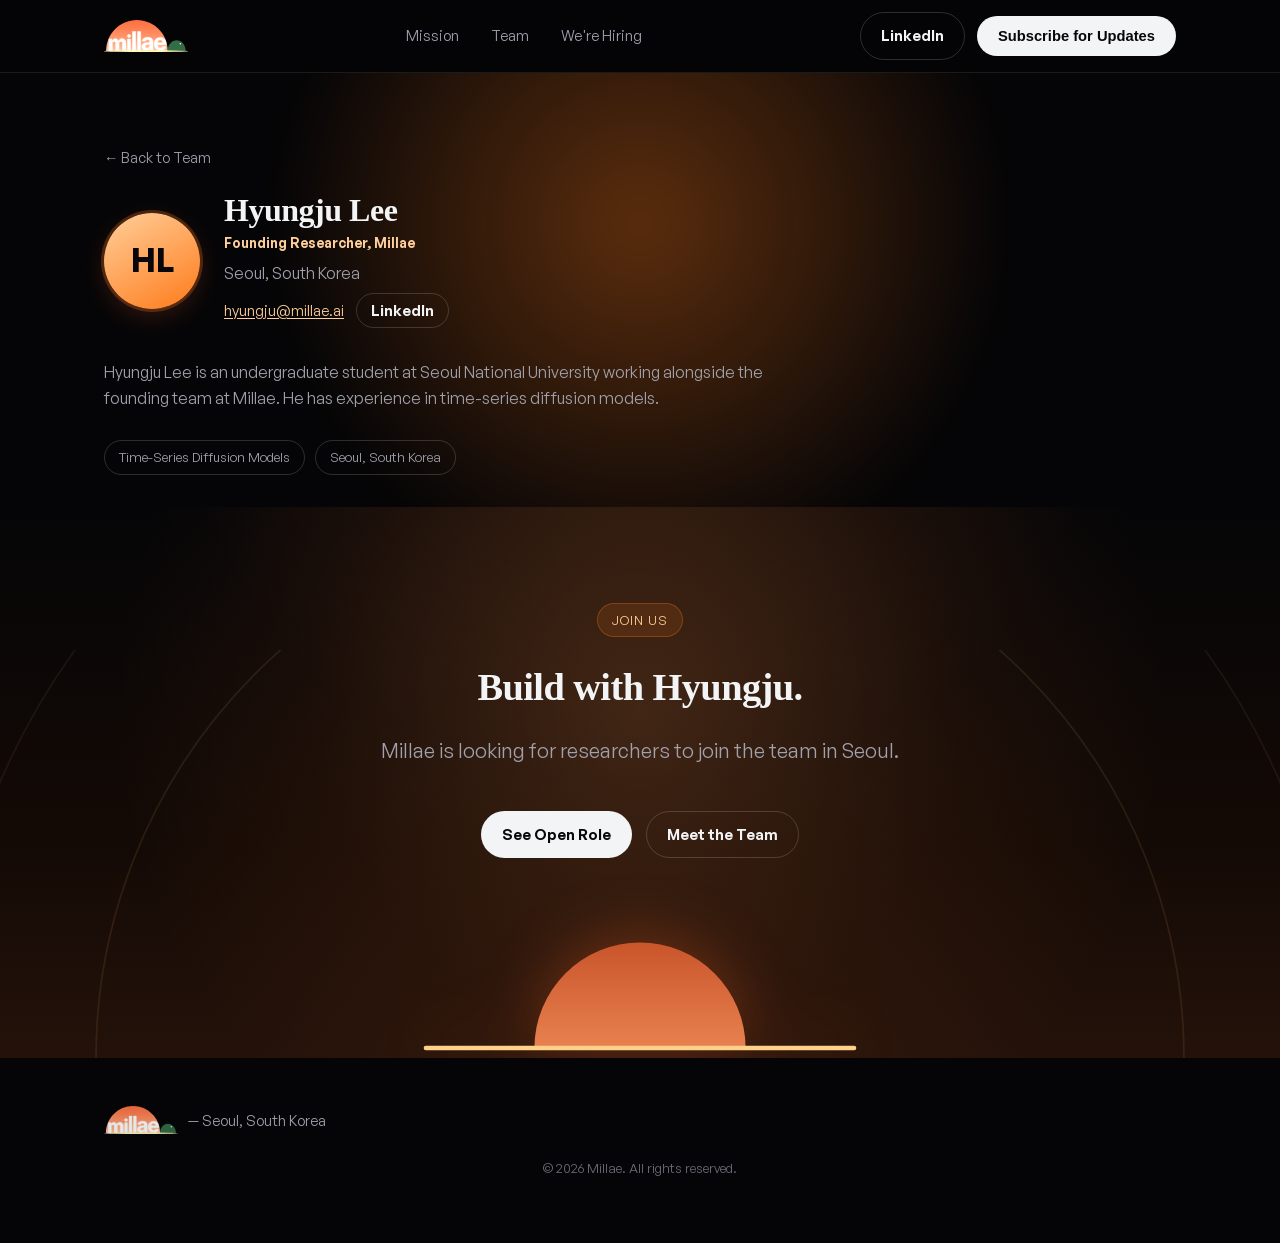
==== hyungju.html @ c074b54b "draft-1c: replace logo with millae logo3 site-wide - assets/logo-03.svg (static, nav/footer) + logo-" ====
<!DOCTYPE html>
<html lang="en">
<head>
<meta charset="UTF-8">
<meta name="viewport" content="width=device-width, initial-scale=1.0">
<title>Hyungju Lee — Millae</title>
<meta name="description" content="Hyungju Lee, Founding Researcher at Millae, a Seoul-based AI research team pursuing human-level general intelligence.">
<meta property="og:title" content="Hyungju Lee — Millae">
<meta property="og:description" content="Hyungju Lee, Founding Researcher at Millae, a Seoul-based AI research team pursuing human-level general intelligence.">
<meta property="og:image" content="assets/logo-512.png">
<meta property="og:type" content="profile">
<meta name="twitter:card" content="summary">

<link rel="icon" type="image/png" sizes="32x32" href="assets/favicon-32.png">
<link rel="apple-touch-icon" href="assets/apple-touch-icon.png">

<link rel="stylesheet" href="assets/fonts.css">
<link rel="stylesheet" href="styles.css">
</head>
<body>

<nav class="nav">
  <div class="wrap">
    <a href="index.html" class="brand">
      <img src="assets/logo-03.svg" alt="Millae" class="brand-logo">
    </a>
    <div class="nav-links" id="navLinks">
      <a href="index.html#mission">Mission</a>
      <a href="team.html">Team</a>
      <a href="index.html#hiring">We're Hiring</a>
    </div>
    <div class="nav-actions">
      <a class="btn btn-outline nav-linkedin" href="https://www.linkedin.com/company/millae" target="_blank" rel="noopener">LinkedIn</a>
      <button class="btn btn-primary" id="openSubscribe"><span class="full">Subscribe for Updates</span><span class="short-hide">Subscribe</span></button>
      <button class="nav-toggle" id="navToggle" aria-label="Toggle menu">☰</button>
    </div>
  </div>
</nav>

<header class="hero profile-hero" style="text-align:left;">
  <div class="wrap" style="align-items: flex-start;">
    <a href="team.html" class="back-link">← Back to Team</a>
    <div class="profile-top">
      <div class="profile-avatar">HL</div>
      <div class="profile-meta">
        <h1>Hyungju Lee</h1>
        <span class="team-role">Founding Researcher, Millae</span>
        <p style="margin:0; color: var(--text-dim);">Seoul, South Korea</p>
        <div class="profile-contact">
          <a href="mailto:hyungju@millae.ai" class="profile-email">hyungju@millae.ai</a>
          <a class="btn btn-outline profile-linkedin" href="https://www.linkedin.com/in/hyungju-lee-295869256/" target="_blank" rel="noopener">LinkedIn</a>
        </div>
      </div>
    </div>
    <div class="profile-body">
      <p>Hyungju Lee is an undergraduate student at Seoul National University working alongside the founding team at Millae. He has experience in time-series diffusion models.</p>
      <div class="focus-tags">
        <span>Time-Series Diffusion Models</span>
        <span>Seoul, South Korea</span>
      </div>
    </div>
  </div>
</header>

<section class="cta">
  <div class="cta-sky" aria-hidden="true">
    <div class="cta-glow"></div>
    <svg class="cta-arcs" viewBox="0 0 1000 400" preserveAspectRatio="xMidYMax slice">
      <g fill="none" stroke="#ffb877">
        <path d="M180 400 A320 320 0 0 1 820 400" stroke-opacity="0.1"/>
        <path d="M90 400 A400 400 0 0 1 910 400" stroke-opacity="0.075"/>
        <path d="M0 400 A490 490 0 0 1 1000 400" stroke-opacity="0.055"/>
      </g>
    </svg>
    <svg class="cta-sun" viewBox="0 0 300 96" preserveAspectRatio="xMidYMax meet">
      <defs><linearGradient id="ctaSun" x1="0" y1="0" x2="0" y2="1"><stop offset="0" stop-color="#c9552b"/><stop offset="1" stop-color="#e8814f"/></linearGradient></defs>
      <path d="M78 88 A72 72 0 0 1 222 88 Z" fill="url(#ctaSun)"/>
      <line x1="4" y1="88" x2="296" y2="88" stroke="#ffd089" stroke-width="3" stroke-linecap="round"/>
    </svg>
  </div>
  <div class="wrap">
    <span class="eyebrow">Join Us</span>
    <h2>Build with Hyungju.</h2>
    <p class="lede">Millae is looking for researchers to join the team in Seoul.</p>
    <div class="cta-actions">
      <a class="btn btn-primary" href="index.html#hiring">See Open Role</a>
      <a class="btn btn-outline" href="team.html">Meet the Team</a>
    </div>
  </div>
</section>

<footer>
  <div class="wrap">
    <div class="footer-grid">
      <a href="index.html" class="footer-brand">
        <img src="assets/logo-03.svg" alt="Millae" class="footer-logo">
        <span>— Seoul, South Korea</span>
      </a>
    </div>
    <p class="footer-note">© 2026 Millae. All rights reserved.</p>
  </div>
</footer>

<div class="modal-overlay" id="subscribeModal">
  <div class="modal">
    <button class="modal-close" id="closeSubscribe" aria-label="Close">&times;</button>
    <h3>Subscribe for updates</h3>
    <p>Occasional news from Millae's research team. No spam, unsubscribe anytime.</p>
    <form class="subscribe-form" id="subscribeForm" name="subscribe" method="POST" data-netlify="true" netlify-honeypot="bot-field">
      <input type="hidden" name="form-name" value="subscribe">
      <p hidden><label>Don't fill this out if you're human: <input name="bot-field"></label></p>
      <input type="email" name="email" placeholder="you@email.com" required>
      <button type="submit" class="btn btn-primary">Subscribe</button>
      <div class="form-status" id="formStatus"></div>
    </form>
  </div>
</div>

<script src="script.js"></script>
</body>
</html>
---- assets/fonts.css ----
/* Self-hosted fonts (formerly Google Fonts + Fontshare) */

/* vietnamese */
@font-face {
  font-family: 'Fraunces';
  font-style: normal;
  font-weight: 400 700;
  src: url(fonts/fraunces-0.woff2) format('woff2');
  unicode-range: U+0102-0103, U+0110-0111, U+0128-0129, U+0168-0169, U+01A0-01A1, U+01AF-01B0, U+0300-0301, U+0303-0304, U+0308-0309, U+0323, U+0329, U+1EA0-1EF9, U+20AB;
}
/* latin-ext */
@font-face {
  font-family: 'Fraunces';
  font-style: normal;
  font-weight: 400 700;
  src: url(fonts/fraunces-1.woff2) format('woff2');
  unicode-range: U+0100-02BA, U+02BD-02C5, U+02C7-02CC, U+02CE-02D7, U+02DD-02FF, U+0304, U+0308, U+0329, U+1D00-1DBF, U+1E00-1E9F, U+1EF2-1EFF, U+2020, U+20A0-20AB, U+20AD-20C0, U+2113, U+2C60-2C7F, U+A720-A7FF;
}
/* latin */
@font-face {
  font-family: 'Fraunces';
  font-style: normal;
  font-weight: 400 700;
  src: url(fonts/fraunces-2.woff2) format('woff2');
  unicode-range: U+0000-00FF, U+0131, U+0152-0153, U+02BB-02BC, U+02C6, U+02DA, U+02DC, U+0304, U+0308, U+0329, U+2000-206F, U+20AC, U+2122, U+2191, U+2193, U+2212, U+2215, U+FEFF, U+FFFD;
}

/* General Sans */
@font-face {
  font-family: 'General Sans';
  src: url(fonts/general-sans-0.woff2) format('woff2');
  font-weight: 400;
  font-display: swap;
  font-style: normal;
}
@font-face {
  font-family: 'General Sans';
  src: url(fonts/general-sans-1.woff2) format('woff2');
  font-weight: 500;
  font-display: swap;
  font-style: normal;
}
@font-face {
  font-family: 'General Sans';
  src: url(fonts/general-sans-2.woff2) format('woff2');
  font-weight: 600;
  font-display: swap;
  font-style: normal;
}
@font-face {
  font-family: 'General Sans';
  src: url(fonts/general-sans-3.woff2) format('woff2');
  font-weight: 700;
  font-display: swap;
  font-style: normal;
}
---- styles.css ----
/* ---------- Design tokens ---------- */
:root {
  --bg: #050507;
  --bg-elevated: #0c0c11;
  --bg-card: #101015;
  --border: rgba(255, 255, 255, 0.09);
  --border-strong: rgba(255, 255, 255, 0.16);
  --text: #f3f4f6;
  --text-dim: #a1a1ac;
  --text-faint: #6b6b76;
  --accent: #ff7a1a;
  --accent-light: #ffcf9a;
  --accent-glow: rgba(255, 122, 26, 0.35);
  --green: #4f9d6b;
  --green-deep: #316c45;
  --warn: #e0a458;
  --warn-light: #f3d5aa;
  --radius: 14px;
  --max-width: 1120px;
  --font: "General Sans", "Inter", -apple-system, BlinkMacSystemFont, sans-serif;
  --font-head: "Fraunces", Georgia, serif;
}

* {
  box-sizing: border-box;
}

html {
  scroll-behavior: smooth;
}

body {
  margin: 0;
  background: var(--bg);
  color: var(--text);
  font-family: var(--font);
  line-height: 1.6;
  -webkit-font-smoothing: antialiased;
}

img {
  max-width: 100%;
  display: block;
}

a {
  color: inherit;
  text-decoration: none;
}

.wrap {
  max-width: var(--max-width);
  margin: 0 auto;
  padding: 0 24px;
}

section {
  padding: 96px 0;
  border-bottom: 1px solid var(--border);
}

section:last-of-type {
  border-bottom: none;
}

.eyebrow {
  display: inline-block;
  font-size: 13px;
  letter-spacing: 0.08em;
  text-transform: uppercase;
  color: var(--accent-light);
  background: rgba(255, 122, 26, 0.12);
  border: 1px solid rgba(255, 122, 26, 0.3);
  padding: 6px 14px;
  border-radius: 100px;
  margin-bottom: 20px;
}

h1, h2, h3 {
  font-weight: 600;
  letter-spacing: -0.02em;
  margin: 0 0 16px;
}

/* Display headings in Geist; body + small subheads (h3) stay in Inter. */
h1, h2 {
  font-family: var(--font-head);
  font-optical-sizing: auto;
  letter-spacing: -0.015em;
}

h1 {
  font-size: clamp(2.4rem, 5vw, 4rem);
  line-height: 1.08;
}

h2 {
  font-size: clamp(1.7rem, 3vw, 2.4rem);
}

p {
  color: var(--text-dim);
  margin: 0 0 16px;
}

.lede {
  font-size: 1.25rem;
  color: var(--text-dim);
  max-width: 640px;
}

/* ---------- Nav ---------- */
.nav {
  position: sticky;
  top: 0;
  z-index: 50;
  backdrop-filter: blur(14px);
  background: rgba(5, 5, 7, 0.7);
  border-bottom: 1px solid var(--border);
  transition: background 0.3s ease, border-color 0.3s ease, box-shadow 0.3s ease;
}

/* Condensed state once scrolled (class toggled in script.js). */
.nav.scrolled {
  background: rgba(5, 5, 7, 0.92);
  border-bottom-color: var(--border-strong);
  box-shadow: 0 8px 30px rgba(0, 0, 0, 0.35);
}

.nav .wrap {
  transition: height 0.3s ease;
}

@media (min-width: 861px) {
  .nav.scrolled .wrap { height: 60px; }
}

.nav .wrap {
  display: flex;
  align-items: center;
  justify-content: space-between;
  height: 72px;
}

.brand {
  display: flex;
  align-items: center;
  gap: 10px;
  font-weight: 600;
  font-size: 1.05rem;
  letter-spacing: -0.01em;
}

.brand {
  gap: 9px;
}

.brand-logo {
  height: 32px;
  width: auto;
}

.nav-links {
  display: flex;
  align-items: center;
  gap: 32px;
}

.nav-links a:not(.btn) {
  font-size: 0.94rem;
  color: var(--text-dim);
  transition: color 0.15s ease;
}

.nav-links a:not(.btn):hover {
  color: var(--text);
}

/* Sliding underline on hover. */
.nav-links a:not(.btn) {
  position: relative;
}

.nav-links a:not(.btn)::after {
  content: "";
  position: absolute;
  left: 0;
  right: 0;
  bottom: -5px;
  height: 1.5px;
  background: var(--accent);
  transform: scaleX(0);
  transform-origin: left center;
  transition: transform 0.25s ease;
}

.nav-links a:not(.btn):hover::after {
  transform: scaleX(1);
}

@media (prefers-reduced-motion: reduce) {
  .nav-links a:not(.btn)::after { transition: none; }
}

.nav-actions {
  display: flex;
  align-items: center;
  gap: 12px;
}

.nav-toggle {
  display: none;
  background: none;
  border: 1px solid var(--border-strong);
  border-radius: 8px;
  width: 40px;
  height: 40px;
  color: var(--text);
  font-size: 1.1rem;
  cursor: pointer;
}

/* ---------- Buttons ---------- */
.btn {
  display: inline-flex;
  align-items: center;
  justify-content: center;
  gap: 8px;
  padding: 11px 20px;
  border-radius: 100px;
  font-size: 0.92rem;
  font-weight: 600;
  cursor: pointer;
  border: 1px solid transparent;
  transition: transform 0.15s ease, background 0.15s ease, border-color 0.15s ease;
  white-space: nowrap;
}

.btn:active {
  transform: scale(0.97);
}

.btn-primary {
  background: var(--text);
  color: #08080a;
}

.btn-primary:hover {
  background: var(--accent-light);
}

.btn-outline {
  background: transparent;
  border-color: var(--border-strong);
  color: var(--text);
}

.btn-outline:hover {
  border-color: var(--text);
}

.nav-actions .short-hide {
  display: none;
}

/* ---------- Hero (base) ---------- */
/* Neutral hero shared by simple pages (e.g. team.html): centered, dark theme,
   soft accent glow behind the title. The homepage adds .hero-sunrise on top. */
.hero {
  padding: 120px 0 100px;
  text-align: center;
  position: relative;
  overflow: hidden;
}

.hero:not(.hero-sunrise)::before {
  content: "";
  position: absolute;
  top: -200px;
  left: 50%;
  transform: translateX(-50%);
  width: 900px;
  height: 700px;
  background: radial-gradient(circle, var(--accent-glow), transparent 65%);
  filter: blur(20px);
  pointer-events: none;
  z-index: 0;
}

.hero .wrap {
  position: relative;
  z-index: 1;
}

/* ---------- Hero (sunrise, homepage only) ---------- */
/* Bright orange morning sky. This is the "starting page" — one strong color,
   then a stark break to black at the horizon line below. */
:root {
  --sky-dark: #0c0602;
  --sky-rust: #5a250f;
  --sky-top: #ff8a2b;
  --sky-mid: #ff9d3d;
  --sky-low: #ffbf66;
  --sky-ink: #3a1a05;        /* dark warm ink for text/marks on the sky */
  --sky-ink-dim: #6e401d;
  --horizon-line: #ffd089;
}

.hero-sunrise {
  min-height: min(92vh, 820px);
  display: flex;
  align-items: center;
  padding: 132px 0 96px;
  color: var(--sky-ink);
  /* Dune-poster treatment: near-black at the top, warming through rust into
     a vivid orange glow where the sun sits, settling into pale gold at the
     horizon. Black bleeds back in below via the .horizon seam. */
  background: linear-gradient(
    180deg,
    var(--sky-dark) 0%,
    var(--sky-rust) 24%,
    var(--sky-top) 46%,
    var(--sky-mid) 66%,
    var(--sky-low) 100%
  );
  border-bottom: none;
}

/* Decorative sky layer: glowing sun + slow rays, both rising from the horizon. */
.hero-sky {
  position: absolute;
  inset: 0;
  z-index: 0;
  pointer-events: none;
  overflow: hidden;
}

.sun-glow {
  position: absolute;
  left: 50%;
  bottom: -52%;
  width: 120vw;
  max-width: 1300px;
  aspect-ratio: 1;
  transform: translateX(-50%);
  border-radius: 50%;
  background: radial-gradient(
    circle at center,
    rgba(255, 249, 235, 0.7) 0%,
    rgba(255, 226, 170, 0.42) 20%,
    rgba(255, 190, 110, 0.18) 40%,
    rgba(255, 160, 70, 0) 64%
  );
  animation: sun-breathe 11s ease-in-out infinite;
}

/* Flowing diagonal lines across the upper sky (ifp.org-style field of curves).
   Kept faint and confined above the headline so text stays fully readable. */
.hero-flowlines {
  position: absolute;
  top: 0;
  left: 0;
  width: 100%;
  height: 62%;
}

.hero-flowlines .flow {
  animation: flow-drift 22s ease-in-out infinite;
}

.hero-flowlines .flow:nth-child(1) { animation-delay: 0s; }
.hero-flowlines .flow:nth-child(2) { animation-delay: -3s; }
.hero-flowlines .flow:nth-child(3) { animation-delay: -6s; }
.hero-flowlines .flow:nth-child(4) { animation-delay: -9s; }
.hero-flowlines .flow:nth-child(5) { animation-delay: -12s; }
.hero-flowlines .flow:nth-child(6) { animation-delay: -15s; }
.hero-flowlines .flow:nth-child(7) { animation-delay: -18s; }

/* Concentric light arcs radiating from the horizon sun (ifp-style line-work). */
.sun-arcs {
  position: absolute;
  left: 50%;
  bottom: 0;
  width: 170vw;
  max-width: 1900px;
  height: 92%;
  transform: translateX(-50%);
}

.sun-arcs .arc {
  opacity: 1;
  animation: arc-shimmer 9s ease-in-out infinite;
}

.sun-arcs .arc:nth-child(1) { stroke-opacity: 0.18; animation-delay: 0s; }
.sun-arcs .arc:nth-child(2) { stroke-opacity: 0.15; animation-delay: 0.9s; }
.sun-arcs .arc:nth-child(3) { stroke-opacity: 0.12; animation-delay: 1.8s; }
.sun-arcs .arc:nth-child(4) { stroke-opacity: 0.10; animation-delay: 2.7s; }
.sun-arcs .arc:nth-child(5) { stroke-opacity: 0.08; animation-delay: 3.6s; }
.sun-arcs .arc:nth-child(6) { stroke-opacity: 0.06; animation-delay: 4.5s; }

.hero-inner {
  position: relative;
  z-index: 1;
  width: 100%;             /* fill the hero so children can't overflow the viewport */
  display: flex;
  flex-direction: column;
  align-items: center;
}

.hero-logo {
  width: clamp(230px, 30vw, 320px);
  margin-bottom: 34px;
  filter: drop-shadow(0 12px 30px rgba(120, 45, 0, 0.28));
}

.hero-logo-img {
  width: 100%;
  height: auto;
  display: block;
}

.hero-turtle {
  transform-box: fill-box;
  transform-origin: center bottom;
}

.hero-sunrise h1 {
  max-width: min(820px, 100%);   /* never exceed the container (fixes mobile clip) */
  color: var(--sky-ink);
}

.hero-sunrise .lede {
  max-width: 620px;
  margin-left: auto;
  margin-right: auto;
  text-align: center;
  color: var(--sky-ink-dim);
}

.hero-actions {
  display: flex;
  gap: 14px;
  margin-top: 32px;
  flex-wrap: wrap;
  justify-content: center;
}

/* Buttons re-tuned for the light sunrise background. */
.hero-sunrise .btn-primary {
  background: #1a0d04;
  color: #fff3e2;
}

.hero-sunrise .btn-primary:hover {
  background: #2e1708;
}

.hero-sunrise .btn-outline {
  border-color: rgba(58, 26, 5, 0.4);
  color: var(--sky-ink);
}

.hero-sunrise .btn-outline:hover {
  border-color: var(--sky-ink);
}

/* ---------- Horizon: the stark orange → black seam ---------- */
.horizon {
  height: 2px;
  width: 100%;
  background: linear-gradient(
    90deg,
    transparent,
    var(--horizon-line) 12%,
    var(--horizon-line) 88%,
    transparent
  );
  box-shadow: 0 0 22px 2px rgba(255, 190, 110, 0.5);
}

/* ---------- Sunrise animation keyframes ---------- */
@keyframes sun-breathe {
  0%, 100% { transform: translateX(-50%) scale(1);    opacity: 0.92; }
  50%      { transform: translateX(-50%) scale(1.05); opacity: 1; }
}

@keyframes sun-spin {
  to { transform: translateX(-50%) rotate(360deg); }
}

/* ---------- Motion: hero entrance, sun float, turtle, arcs, scroll reveal ---------- */
@media (prefers-reduced-motion: no-preference) {
  /* staggered entrance for the hero on load */
  .hero-sunrise .hero-logo,
  .hero-sunrise h1,
  .hero-sunrise .lede,
  .hero-sunrise .hero-actions {
    animation: hero-rise 0.9s cubic-bezier(0.2, 0.7, 0.2, 1) both;
  }
  .hero-sunrise .hero-logo { animation-delay: 0.05s; }
  .hero-sunrise h1 { animation-delay: 0.18s; }
  .hero-sunrise .lede { animation-delay: 0.3s; }
  .hero-sunrise .hero-actions { animation-delay: 0.42s; }

  /* the whole mark gently floats */
  .hero-logo-svg {
    animation: sun-float 6.5s ease-in-out infinite;
    will-change: transform;
  }

  /* the turtle slowly crawls */
  .hero-turtle {
    animation: turtle-crawl 6s ease-in-out infinite;
  }

  /* scroll reveal — class added by script.js. Hide is instant (no flash);
     only the reveal transitions. */
  .reveal {
    opacity: 0;
    transform: translateY(24px);
  }
  .reveal.in {
    opacity: 1;
    transform: none;
    transition: opacity 0.7s ease, transform 0.7s cubic-bezier(0.2, 0.7, 0.2, 1);
  }
}

@keyframes hero-rise {
  from { opacity: 0; transform: translateY(22px); }
  to   { opacity: 1; transform: none; }
}

@keyframes sun-float {
  0%, 100% { transform: translateY(0); }
  50%      { transform: translateY(-6px); }
}

@keyframes turtle-crawl {
  0%, 100% { transform: translate(0, 0) rotate(0deg); }
  50%      { transform: translate(5px, -1px) rotate(-3deg); }
}

@keyframes arc-shimmer {
  0%, 100% { opacity: 1; }
  50%      { opacity: 0.3; }
}

@keyframes flow-drift {
  0%, 100% { transform: translate(0, 0); }
  50%      { transform: translate(14px, -6px); }
}

@media (prefers-reduced-motion: reduce) {
  .sun-glow,
  .sun-arcs .arc,
  .hero-flowlines .flow,
  .hero-logo-svg,
  .hero-turtle {
    animation: none;
  }
}

/* ---------- Section rhythm ---------- */
/* Sections alternate tone (black / elevated) and each carries a faint warm
   glow bleeding down from the hero, so the orange/black identity continues
   quietly all the way down the page instead of stopping dead at the horizon. */
#mission,
#philsophy,
#team-preview,
.cta {
  position: relative;
  overflow: hidden;
}

#mission::before,
#philsophy::before,
#team-preview::before,
.cta::before {
  content: "";
  position: absolute;
  top: -10%;
  left: 50%;
  width: 900px;
  max-width: 140vw;
  height: 60%;
  transform: translateX(-50%);
  background: radial-gradient(ellipse at top, rgba(255, 122, 26, 0.09), transparent 70%);
  pointer-events: none;
  z-index: 0;
}

#philsophy {
  background: var(--bg-elevated);
}

#mission .wrap,
#philsophy .wrap,
#team-preview .wrap,
.cta .wrap {
  position: relative;
  z-index: 1;
}

/* A thin accent rule above each section's eyebrow — a small structural
   flourish that reads as intentional, not decorative clutter. */
.eyebrow-rule {
  width: 40px;
  height: 3px;
  border-radius: 2px;
  background: linear-gradient(90deg, var(--accent), #ffffff);
  margin-bottom: 18px;
}

/* ---------- Mission ---------- */
.mission-grid {
  display: grid;
  grid-template-columns: 1fr 1fr;
  gap: 64px;
  align-items: start;
}

.mission-points {
  display: grid;
  gap: 20px;
}

.point {
  position: relative;
  background: var(--bg-card);
  border: 1px solid var(--border);
  border-radius: var(--radius);
  padding: 26px 28px 28px;
  transition: border-color 0.2s ease, transform 0.2s ease;
}

.point:hover {
  border-color: var(--border-strong);
  transform: translateY(-2px);
}

.point .num {
  font-size: 2.1rem;
  line-height: 1;
  font-weight: 700;
  letter-spacing: -0.02em;
  margin-bottom: 10px;
  display: block;
  background: linear-gradient(135deg, var(--accent-light), var(--accent));
  -webkit-background-clip: text;
  background-clip: text;
  color: transparent;
}

.point h3 {
  font-size: 1.1rem;
  margin-bottom: 6px;
}

.point p {
  margin: 0;
  font-size: 0.95rem;
}

.point p + p {
  margin-top: 12px;
}

.point ul {
  margin: 8px 0 0;
  padding-left: 20px;
  color: var(--text-dim);
  font-size: 0.95rem;
}

.point ul li {
  margin-top: 6px;
}

/* Closing manifesto line in the "How We Work" section — set as a pull-quote
   rather than a plain paragraph, so it lands with the right weight. */
.pull-quote {
  margin: 16px 0 0;
  padding-left: 18px;
  border-left: 3px solid var(--accent);
  font-size: 1.05rem;
  font-style: italic;
  color: var(--text);
}

.lede a,
.point p a,
.callout p a,
.paper-card h3 a {
  color: var(--accent-light);
  text-decoration: underline;
  text-underline-offset: 2px;
}

.lede a:hover,
.point p a:hover,
.callout p a:hover,
.paper-card h3 a:hover {
  color: var(--text);
}

/* ---------- Callout (stakes / warnings) ---------- */
.callout {
  background: var(--bg-card);
  border: 1px solid var(--border);
  border-left: 3px solid var(--warn);
  border-radius: var(--radius);
  padding: 30px 34px;
  margin-top: 40px;
}

.eyebrow-warn {
  color: var(--warn-light);
  background: rgba(224, 164, 88, 0.12);
  border-color: rgba(224, 164, 88, 0.3);
}

.callout p {
  margin: 10px 0 0;
  font-size: 0.98rem;
}

/* ---------- Team ---------- */
.section-head {
  display: flex;
  justify-content: space-between;
  align-items: flex-end;
  gap: 24px;
  margin-bottom: 48px;
  flex-wrap: wrap;
}

.section-head p {
  margin: 0;
  max-width: 480px;
}

.team-grid {
  display: grid;
  grid-template-columns: repeat(auto-fill, minmax(240px, 1fr));
  gap: 24px;
}

.team-card {
  position: relative;
  background: var(--bg-card);
  border: 1px solid var(--border);
  border-radius: var(--radius);
  padding: 30px 28px 28px;
  overflow: hidden;
  transition: border-color 0.15s ease, transform 0.15s ease;
}

/* Thin top accent bar, consistent across every card. */
.team-card::before {
  content: "";
  position: absolute;
  top: 0;
  left: 0;
  right: 0;
  height: 3px;
  background: var(--accent);
}

.team-card.open-role::before {
  background: var(--border-strong);
}

.team-card:hover {
  border-color: var(--border-strong);
  transform: translateY(-2px);
}

.avatar {
  width: 56px;
  height: 56px;
  border-radius: 100px;
  background: linear-gradient(150deg, var(--accent-light), var(--accent));
  display: flex;
  align-items: center;
  justify-content: center;
  font-weight: 700;
  color: #08080a;
  font-size: 1.1rem;
  margin-bottom: 20px;
  overflow: hidden;
}

.avatar img,
.profile-avatar img {
  width: 100%;
  height: 100%;
  object-fit: cover;
}

.team-card h3 {
  font-size: 1.1rem;
  margin-bottom: 2px;
}

.team-role {
  color: var(--accent-light);
  font-size: 0.85rem;
  font-weight: 600;
  margin-bottom: 14px;
  display: block;
}

.team-card p {
  font-size: 0.92rem;
  margin-bottom: 18px;
}

.team-card .link-arrow {
  font-size: 0.88rem;
  font-weight: 600;
  color: var(--text);
}

.team-card.open-role {
  border-style: dashed;
  border-color: var(--border-strong);
  background: transparent;
  display: flex;
  flex-direction: column;
  justify-content: center;
}

.team-card.open-role .avatar {
  background: transparent;
  border: 1px dashed var(--border-strong);
  color: var(--text-dim);
}

/* ---------- Publications ---------- */
.papers-list {
  display: grid;
  gap: 20px;
  margin-top: 32px;
}

.paper-card {
  background: var(--bg-card);
  border: 1px solid var(--border);
  border-radius: var(--radius);
  padding: 28px;
}

.paper-card .eyebrow {
  display: block;
  width: fit-content;
}

.paper-area {
  display: inline-block;
  font-size: 0.8rem;
  font-weight: 600;
  letter-spacing: 0.02em;
  color: var(--accent-light);
  margin-bottom: 10px;
}

.paper-card h3 {
  font-size: 1.05rem;
  margin-bottom: 8px;
}

.paper-authors {
  font-size: 0.92rem;
  color: var(--text-dim);
  margin-bottom: 16px;
}

.paper-card .link-arrow {
  font-size: 0.88rem;
  font-weight: 600;
  color: var(--text);
}

/* ---------- Talk ---------- */
#talks-publications {
  padding-top: 16px;
}

.video-embed {
  position: relative;
  width: 100%;
  max-width: 800px;
  aspect-ratio: 16 / 9;
  margin-top: 24px;
  border-radius: var(--radius);
  overflow: hidden;
  border: 1px solid var(--border);
}

.video-embed iframe {
  width: 100%;
  height: 100%;
  border: 0;
  display: block;
}

/* ---------- Hiring ---------- */
.hiring {
  background: var(--bg-elevated);
  position: relative;
  overflow: hidden;
}

/* Faint warm corner glow, echoing the hero sun, anchors the panel below. */
.hiring::before {
  content: "";
  position: absolute;
  right: -10%;
  bottom: -30%;
  width: 620px;
  max-width: 70vw;
  aspect-ratio: 1;
  background: radial-gradient(circle, rgba(255, 122, 26, 0.1), transparent 70%);
  pointer-events: none;
}

.hiring-grid {
  position: relative;
  z-index: 1;
  display: grid;
  grid-template-columns: 1.1fr 1fr;
  gap: 56px;
  background: var(--bg-card);
  border: 1px solid var(--border);
  border-radius: 20px;
  padding: 48px;
}

.req-list {
  list-style: none;
  margin: 24px 0 0;
  padding: 0;
  display: grid;
  gap: 14px;
}

.req-list li {
  position: relative;
  padding-left: 32px;
  color: var(--text-dim);
  font-size: 0.95rem;
}

.req-list li::before {
  content: "";
  position: absolute;
  left: 0;
  top: 50%;
  transform: translateY(-50%);     /* center on the whole item (between lines) */
  width: 18px;
  height: 18px;
  border-radius: 100px;
  background: rgba(255, 122, 26, 0.15);
  border: 1px solid rgba(255, 122, 26, 0.45);
}

/* Inline check, centered in the circle; draws in when the section reveals. */
.req-check {
  position: absolute;
  left: 3.5px;
  top: 50%;
  transform: translateY(-50%);
  width: 11px;
  height: 11px;
  overflow: visible;
}

.req-check path {
  fill: none;
  stroke: var(--accent);
  stroke-width: 1.7;
  stroke-linecap: round;
  stroke-linejoin: round;
  stroke-dashoffset: 0;            /* fully drawn by default (no-JS / reduced motion) */
}

@media (prefers-reduced-motion: no-preference) {
  .req-check path {
    stroke-dasharray: 12;
    stroke-dashoffset: 12;         /* hidden until the hiring block scrolls in */
    transition: stroke-dashoffset 0.55s ease;
  }
  .hiring-grid > div.in .req-check path { stroke-dashoffset: 0; }
  .req-list li:nth-child(2) .req-check path { transition-delay: 0.12s; }
  .req-list li:nth-child(3) .req-check path { transition-delay: 0.24s; }
}

.hiring-card {
  position: relative;
  background: var(--bg-elevated);
  border: 1px solid var(--border);
  border-radius: var(--radius);
  padding: 32px;
  height: fit-content;
  overflow: hidden;
}

.hiring-card::before {
  content: "";
  position: absolute;
  top: 0;
  left: 0;
  right: 0;
  height: 3px;
  background: linear-gradient(90deg, var(--accent), #ffffff);
}

.hiring-card h3 {
  font-size: 1.15rem;
}

.hiring-card .btn {
  width: 100%;
  margin-top: 20px;
}

/* ---------- Profile (Ray Sun page) ---------- */
.profile-hero {
  padding-top: 72px;
  padding-bottom: 32px;
}

.profile-top {
  display: flex;
  align-items: center;
  gap: 24px;
  margin-bottom: 32px;
  flex-wrap: wrap;
}

.profile-avatar {
  width: 96px;
  height: 96px;
  border-radius: 100px;
  background: linear-gradient(150deg, var(--accent-light), var(--accent));
  display: flex;
  align-items: center;
  justify-content: center;
  font-weight: 700;
  font-size: 2rem;
  color: #08080a;
  flex-shrink: 0;
  overflow: hidden;
}

.profile-meta h1 {
  font-size: 2rem;
  margin-bottom: 4px;
}

.profile-meta .team-role {
  margin-bottom: 8px;
}

.profile-meta .team-role + .team-role {
  margin-top: -4px;
}

.profile-contact {
  display: flex;
  align-items: center;
  gap: 12px;
  margin-top: 6px;
  flex-wrap: wrap;
}

.profile-email {
  display: inline-block;
  font-size: 0.92rem;
  color: var(--accent-light);
  text-decoration: underline;
  text-underline-offset: 2px;
}

.profile-email:hover {
  color: var(--text);
}

.profile-linkedin {
  padding: 5px 14px;
}

.profile-body {
  max-width: 700px;
  display: grid;
  gap: 16px;
}

.profile-body p:last-of-type {
  margin-bottom: 0;
}

.back-link {
  display: inline-flex;
  align-items: center;
  gap: 6px;
  color: var(--text-dim);
  font-size: 0.9rem;
  margin-bottom: 24px;
}

.back-link:hover {
  color: var(--text);
}

.focus-tags {
  display: flex;
  flex-wrap: wrap;
  gap: 10px;
  margin-top: 12px;
}

.focus-tags span {
  font-size: 0.82rem;
  padding: 6px 14px;
  border-radius: 100px;
  border: 1px solid var(--border-strong);
  color: var(--text-dim);
}

/* ---------- CTA / Footer ---------- */
.cta {
  text-align: center;
}

.cta .wrap {
  display: flex;
  flex-direction: column;
  align-items: center;
}

.cta-actions {
  display: flex;
  gap: 14px;
  margin-top: 28px;
  flex-wrap: wrap;
  justify-content: center;
}

footer {
  padding: 48px 0;
}

.footer-grid {
  display: flex;
  justify-content: space-between;
  align-items: center;
  flex-wrap: wrap;
  gap: 24px;
}

.footer-brand {
  display: flex;
  align-items: center;
  gap: 10px;
  color: var(--text-dim);
  font-size: 0.9rem;
}

.footer-logo {
  height: 28px;
  width: auto;
  opacity: 0.9;
}

.footer-actions {
  display: flex;
  gap: 12px;
}

.footer-note {
  color: var(--text-faint);
  font-size: 0.82rem;
  margin-top: 24px;
  text-align: center;
}

/* ---------- Modal (Subscribe) ---------- */
.modal-overlay {
  position: fixed;
  inset: 0;
  background: rgba(2, 2, 4, 0.7);
  backdrop-filter: blur(4px);
  display: none;
  align-items: center;
  justify-content: center;
  z-index: 100;
  padding: 24px;
}

.modal-overlay.open {
  display: flex;
}

.modal {
  background: var(--bg-card);
  border: 1px solid var(--border-strong);
  border-radius: var(--radius);
  padding: 36px;
  width: 100%;
  max-width: 420px;
  position: relative;
}

.modal-close {
  position: absolute;
  top: 16px;
  right: 16px;
  background: none;
  border: none;
  color: var(--text-dim);
  font-size: 1.3rem;
  cursor: pointer;
  line-height: 1;
}

.modal-close:hover {
  color: var(--text);
}

.modal h3 {
  margin-bottom: 8px;
}

.modal p {
  font-size: 0.92rem;
  margin-bottom: 22px;
}

.subscribe-form {
  display: flex;
  flex-direction: column;
  gap: 12px;
}

.subscribe-form input {
  background: var(--bg-elevated);
  border: 1px solid var(--border-strong);
  border-radius: 10px;
  padding: 12px 14px;
  color: var(--text);
  font-family: var(--font);
  font-size: 0.95rem;
}

.subscribe-form input:focus {
  outline: none;
  border-color: var(--accent);
}

.form-status {
  font-size: 0.85rem;
  min-height: 18px;
  margin-top: 4px;
}

.form-status.success {
  color: #6fd08c;
}

.form-status.error {
  color: #ef6b6b;
}

/* ---------- Responsive ---------- */
@media (max-width: 860px) {
  .mission-grid,
  .hiring-grid {
    grid-template-columns: 1fr;
    gap: 40px;
  }

  .hiring-grid {
    padding: 32px 24px;
  }

  .nav-links {
    position: fixed;
    top: 72px;
    left: 0;
    right: 0;
    background: var(--bg);
    border-bottom: 1px solid var(--border);
    flex-direction: column;
    align-items: flex-start;
    padding: 24px;
    gap: 18px;
    display: none;
  }

  .nav-links.open {
    display: flex;
  }

  .nav-toggle {
    display: block;
  }

  .nav-actions .btn-primary span.full {
    display: none;
  }

  .nav-actions .short-hide {
    display: inline;
  }

  .nav-actions .btn {
    padding-left: 12px;
    padding-right: 12px;
  }

  .nav-linkedin {
    display: none;
  }
}

@media (max-width: 560px) {
  section {
    padding: 64px 0;
  }

  .hero {
    padding: 88px 0 64px;
  }

  .footer-grid {
    flex-direction: column;
    text-align: center;
  }
}

/* ============ Brand motifs — logo woven through the page ============ */

/* 2. Giant faint sun bleeding from a section edge (brand texture) */
.sun-watermark {
  position: absolute;
  z-index: 0;
  width: 720px;
  max-width: 92vw;
  aspect-ratio: 2 / 1;
  border-radius: 999px 999px 0 0;
  background: linear-gradient(180deg, rgba(255, 105, 56, 0.07), rgba(255, 159, 117, 0.015) 70%, transparent);
  pointer-events: none;
}
#mission .sun-watermark { right: -150px; bottom: -100px; }
#hiring .sun-watermark  { left: -170px;  bottom: -120px; }

/* 3. Horizon dividers between sections (logo's cream baseline as rhythm) */
.hz-divider {
  position: relative;
  height: 1px;
  width: 100%;
  background: linear-gradient(90deg, transparent, rgba(255, 208, 137, 0.38) 14%, rgba(255, 208, 137, 0.38) 86%, transparent);
}
.hz-divider.has-turtle { overflow: visible; }
.hz-turtle {
  position: absolute;
  left: 50%;
  bottom: -1px;
  transform: translateX(-50%);
  width: 34px;
  height: auto;
  filter: drop-shadow(0 -2px 6px rgba(0, 0, 0, 0.35));
}
/* dividers replace the faint section borders here */
#mission, #philsophy, #team-preview { border-bottom: none; }

/* 4. Mini sun marker on the point numbers (01 / 02) */
.point .num {
  position: relative;
  padding-top: 15px;
}
.point .num::before {
  content: "";
  position: absolute;
  top: 0;
  left: 2px;
  width: 22px;
  height: 11px;
  border-radius: 11px 11px 0 0;
  background: linear-gradient(180deg, #ff6938, #ff9f75);
}

/* 1. Sunset bookend on the closing CTA */
.cta {
  position: relative;
  overflow: hidden;
  padding-bottom: 200px;      /* room for the setting sun below the buttons */
  background: linear-gradient(180deg, var(--bg) 0%, #140a05 62%, #24120a 100%);
}
.cta-sky {
  position: absolute;
  inset: 0;
  z-index: 0;
  pointer-events: none;
  overflow: hidden;
}
.cta-glow {
  position: absolute;
  left: 50%;
  bottom: -46%;
  width: 120vw;
  max-width: 1200px;
  aspect-ratio: 1;
  transform: translateX(-50%);
  border-radius: 50%;
  background: radial-gradient(circle, rgba(255, 150, 80, 0.2), rgba(255, 120, 50, 0.06) 38%, transparent 62%);
}
.cta-arcs {
  position: absolute;
  left: 50%;
  bottom: 0;
  width: 150vw;
  max-width: 1700px;
  height: 74%;
  transform: translateX(-50%);
}
.cta-sun {
  position: absolute;
  left: 50%;
  bottom: -1px;
  transform: translateX(-50%);
  width: min(440px, 66vw);
  height: auto;
  filter: drop-shadow(0 -6px 30px rgba(200, 80, 30, 0.4));
}

/* Time-of-day dividers: a sun cresting the horizon, higher toward mid-page */
.hz-divider.hz-sun { overflow: visible; }
.hz-crest {
  position: absolute;
  left: 50%;
  bottom: 0;
  transform: translateX(-50%);
  width: 88px;
  height: var(--h, 18px);
  overflow: hidden;
  pointer-events: none;
}
.hz-crest::before {
  content: "";
  position: absolute;
  top: 0;
  left: 0;
  width: 88px;
  height: 88px;
  border-radius: 50%;
  background: linear-gradient(180deg, #ff6938, #ff9f75);
}
/* soft glow behind the cresting sun (unclipped, so no box edge) */
.hz-divider.hz-sun::after {
  content: "";
  position: absolute;
  left: 50%;
  bottom: -6px;
  transform: translateX(-50%);
  width: 150px;
  height: 70px;
  background: radial-gradient(ellipse at center bottom, rgba(255, 120, 50, 0.22), transparent 70%);
  pointer-events: none;
}
/* on the midday divider the turtle sits just left of the high sun */
.hz-divider.has-turtle .hz-turtle { left: calc(50% - 66px); }

/* Scroll-linked "sun across the sky" progress on the nav's lower edge */
.day-progress {
  position: absolute;
  left: 0;
  bottom: -1px;
  height: 2px;
  width: 0;
  max-width: 100%;
  background: linear-gradient(90deg, #ff8a2b, #ff6938);
  z-index: 46;
  pointer-events: none;
}
.day-progress-sun {
  position: absolute;
  right: -3px;
  top: 50%;
  transform: translateY(-50%);
  width: 8px;
  height: 8px;
  border-radius: 50%;
  background: #ffce8a;
  box-shadow: 0 0 8px 2px rgba(255, 180, 90, 0.85);
}

/* ============ Sunrise treatment for subpages (team / profiles) ============ */
/* Shorter sunrise hero band for interior pages */
.hero-sunrise.hero-sub {
  min-height: auto;
  padding: 120px 0 84px;
  text-align: center;
  background: linear-gradient(180deg, var(--sky-top) 0%, var(--sky-mid) 55%, var(--sky-low) 100%);
}
.hero-sunrise.hero-sub .hero-inner {
  flex: none;
  justify-content: center;
}
/* eyebrow needs dark ink to read on the bright sky */
.hero-sunrise .eyebrow {
  color: #7c3f14;
  background: rgba(58, 26, 5, 0.08);
  border-color: rgba(58, 26, 5, 0.26);
}

/* Warm the dark profile hero + give the avatar a sunrise ring */
.profile-hero { position: relative; }
.profile-avatar {
  box-shadow: 0 0 0 3px rgba(255, 122, 26, 0.25), 0 8px 26px rgba(255, 105, 56, 0.18);
}
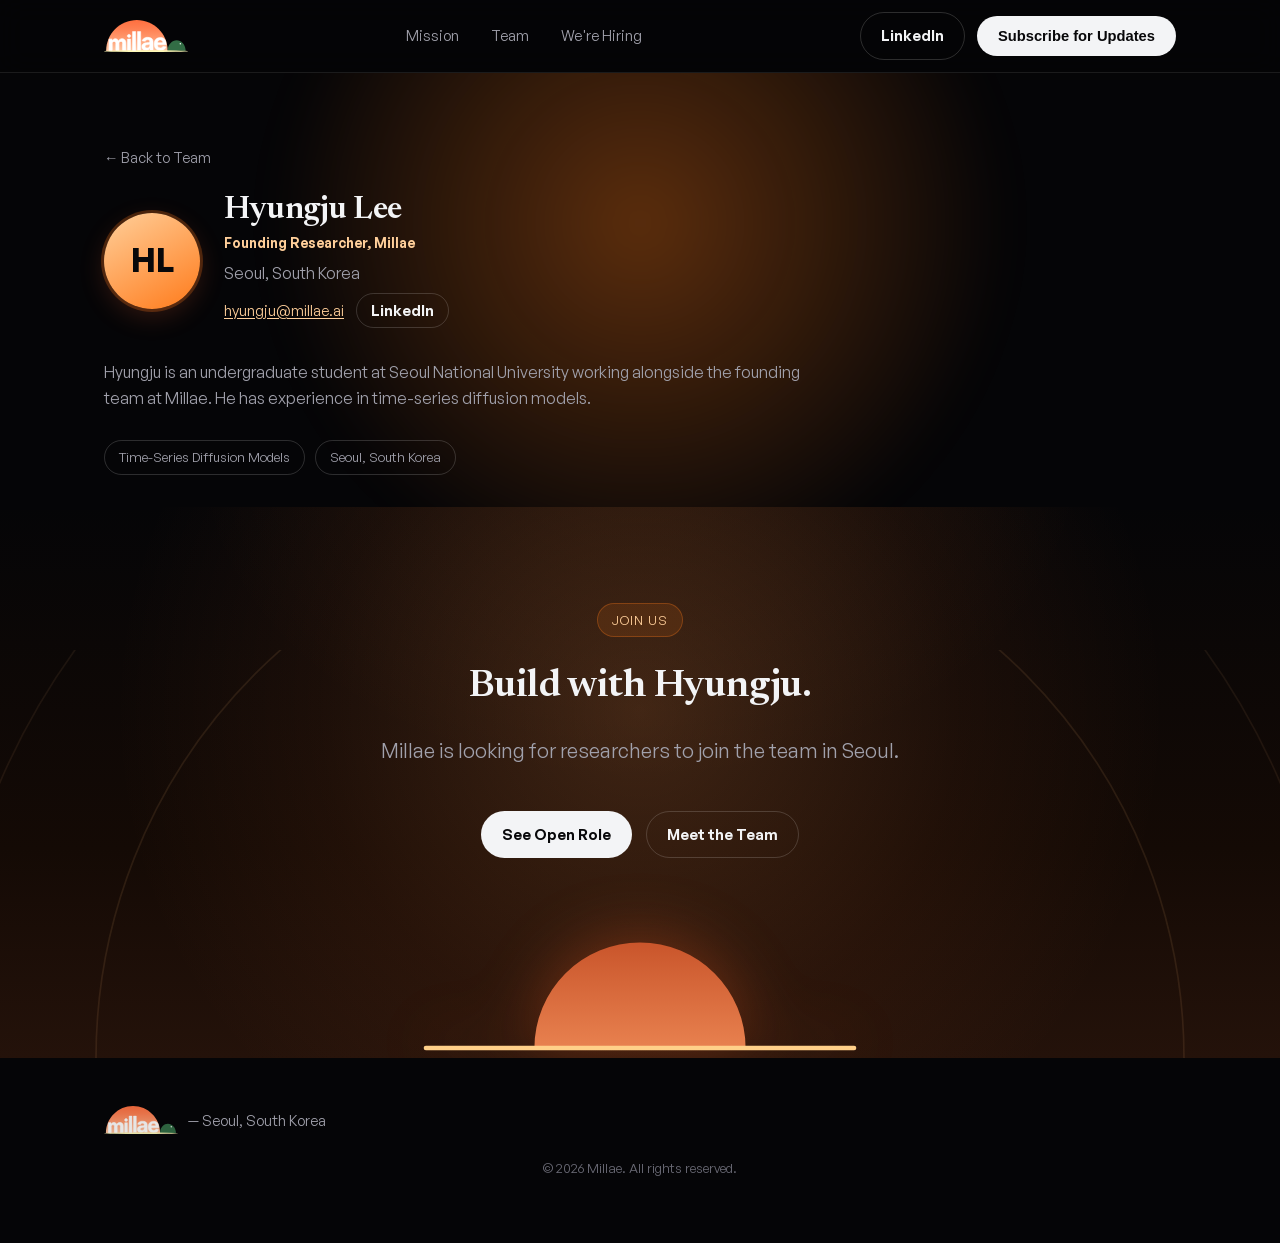
==== commit 82168079: "Edited wording, including changing each person's bio 'Ray Sun is...' -> 'Ray is...'" ====
--- a/hyungju.html
+++ b/hyungju.html
@@ -53,7 +53,7 @@
       </div>
     </div>
     <div class="profile-body">
-      <p>Hyungju Lee is an undergraduate student at Seoul National University working alongside the founding team at Millae. He has experience in time-series diffusion models.</p>
+      <p>Hyungju is an undergraduate student at Seoul National University working alongside the founding team at Millae. He has experience in time-series diffusion models.</p>
       <div class="focus-tags">
         <span>Time-Series Diffusion Models</span>
         <span>Seoul, South Korea</span>
--- a/assets/fonts.css
+++ b/assets/fonts.css
@@ -1,30 +1,33 @@
-/* Self-hosted fonts (formerly Google Fonts + Fontshare) */
+/* Self-hosted fonts: Newsreader (headings) + General Sans (body) */
 
 /* vietnamese */
 @font-face {
-  font-family: 'Fraunces';
+  font-family: 'Newsreader';
   font-style: normal;
   font-weight: 400 700;
-  src: url(fonts/fraunces-0.woff2) format('woff2');
+  src: url(fonts/newsreader-0.woff2) format('woff2');
   unicode-range: U+0102-0103, U+0110-0111, U+0128-0129, U+0168-0169, U+01A0-01A1, U+01AF-01B0, U+0300-0301, U+0303-0304, U+0308-0309, U+0323, U+0329, U+1EA0-1EF9, U+20AB;
 }
 /* latin-ext */
 @font-face {
-  font-family: 'Fraunces';
+  font-family: 'Newsreader';
   font-style: normal;
   font-weight: 400 700;
-  src: url(fonts/fraunces-1.woff2) format('woff2');
+  src: url(fonts/newsreader-1.woff2) format('woff2');
   unicode-range: U+0100-02BA, U+02BD-02C5, U+02C7-02CC, U+02CE-02D7, U+02DD-02FF, U+0304, U+0308, U+0329, U+1D00-1DBF, U+1E00-1E9F, U+1EF2-1EFF, U+2020, U+20A0-20AB, U+20AD-20C0, U+2113, U+2C60-2C7F, U+A720-A7FF;
 }
 /* latin */
 @font-face {
-  font-family: 'Fraunces';
+  font-family: 'Newsreader';
   font-style: normal;
   font-weight: 400 700;
-  src: url(fonts/fraunces-2.woff2) format('woff2');
+  src: url(fonts/newsreader-2.woff2) format('woff2');
   unicode-range: U+0000-00FF, U+0131, U+0152-0153, U+02BB-02BC, U+02C6, U+02DA, U+02DC, U+0304, U+0308, U+0329, U+2000-206F, U+20AC, U+2122, U+2191, U+2193, U+2212, U+2215, U+FEFF, U+FFFD;
 }
 
+/* vietnamese */
+/* latin-ext */
+/* latin */
 /* General Sans */
 @font-face {
   font-family: 'General Sans';
--- a/styles.css
+++ b/styles.css
@@ -18,7 +18,7 @@
   --radius: 14px;
   --max-width: 1120px;
   --font: "General Sans", "Inter", -apple-system, BlinkMacSystemFont, sans-serif;
-  --font-head: "Fraunces", Georgia, serif;
+  --font-head: "Newsreader", Georgia, "Times New Roman", serif;
 }
 
 * {
@@ -232,7 +232,7 @@
   font-weight: 600;
   cursor: pointer;
   border: 1px solid transparent;
-  transition: transform 0.15s ease, background 0.15s ease, border-color 0.15s ease;
+  transition: transform 0.15s ease, background 0.15s ease, border-color 0.15s ease, box-shadow 0.2s ease;
   white-space: nowrap;
 }
 
@@ -246,7 +246,7 @@
 }
 
 .btn-primary:hover {
-  background: var(--accent-light);
+  box-shadow: 0 0 0 1.5px rgba(255, 122, 26, 0.55), 0 4px 24px 2px rgba(255, 122, 26, 0.5);
 }
 
 .btn-outline {
@@ -1437,7 +1437,7 @@
   filter: drop-shadow(0 -6px 30px rgba(200, 80, 30, 0.4));
 }
 
-/* Time-of-day dividers: a sun cresting the horizon, higher toward mid-page */
+/* Time-of-day dividers: a sun cresting the horizon, higher towards mid-page */
 .hz-divider.hz-sun { overflow: visible; }
 .hz-crest {
   position: absolute;
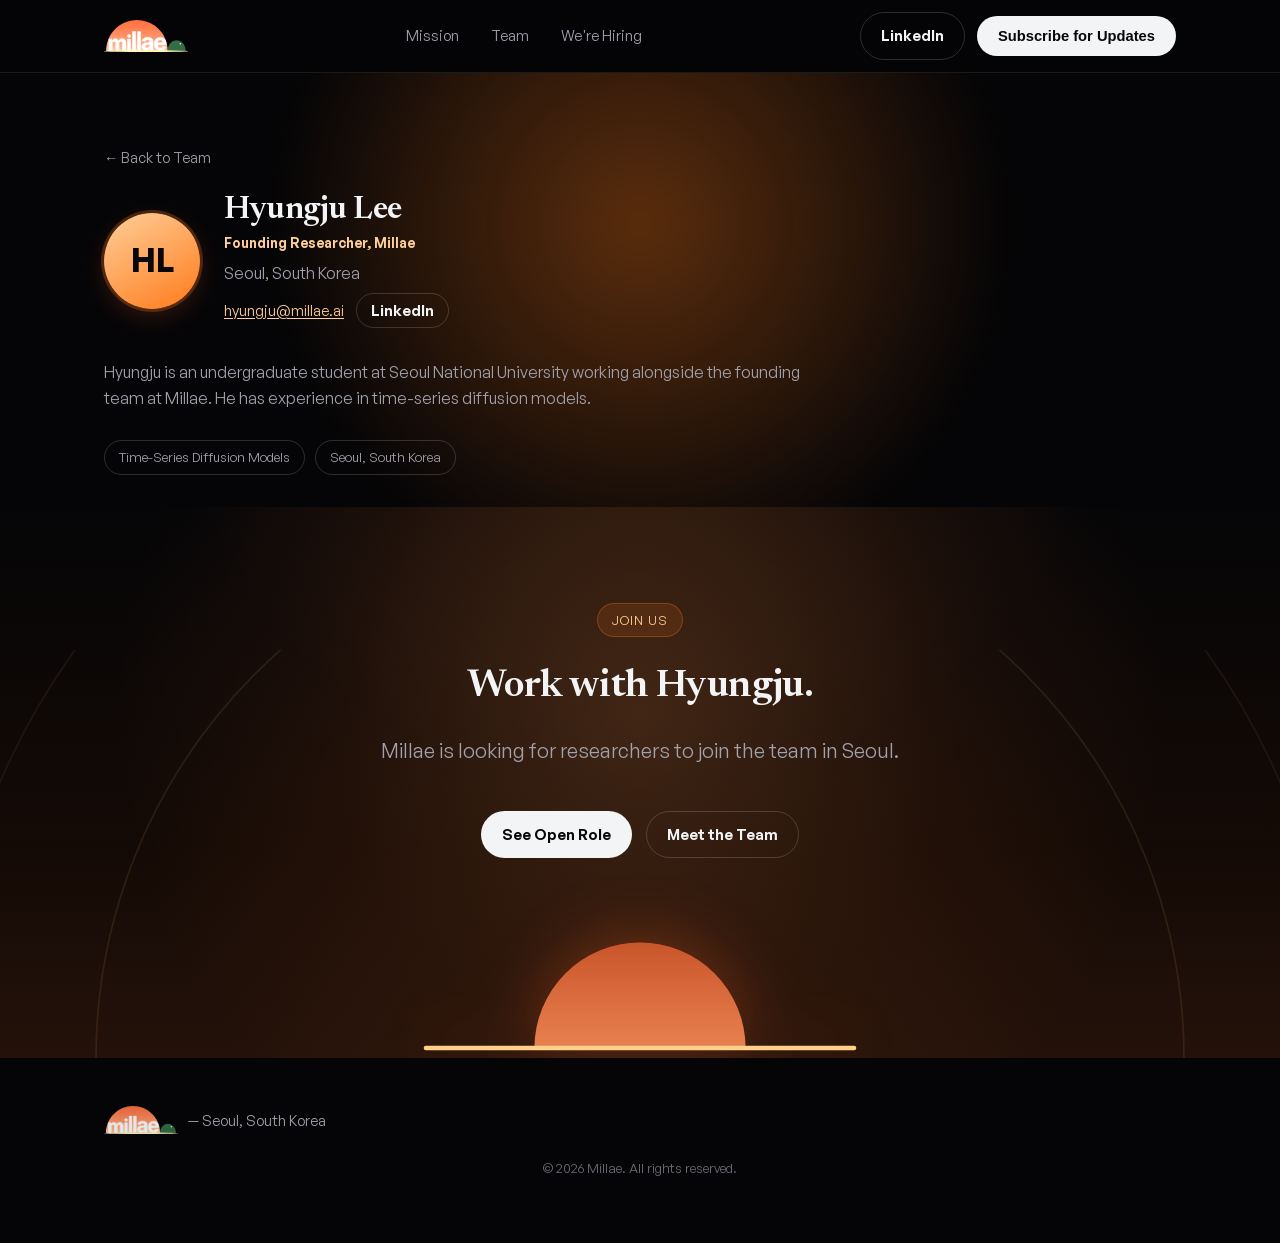
==== commit 1b777bd2: "Change wording" ====
--- a/hyungju.html
+++ b/hyungju.html
@@ -80,7 +80,7 @@
   </div>
   <div class="wrap">
     <span class="eyebrow">Join Us</span>
-    <h2>Build with Hyungju.</h2>
+    <h2>Work with Hyungju.</h2>
     <p class="lede">Millae is looking for researchers to join the team in Seoul.</p>
     <div class="cta-actions">
       <a class="btn btn-primary" href="index.html#hiring">See Open Role</a>
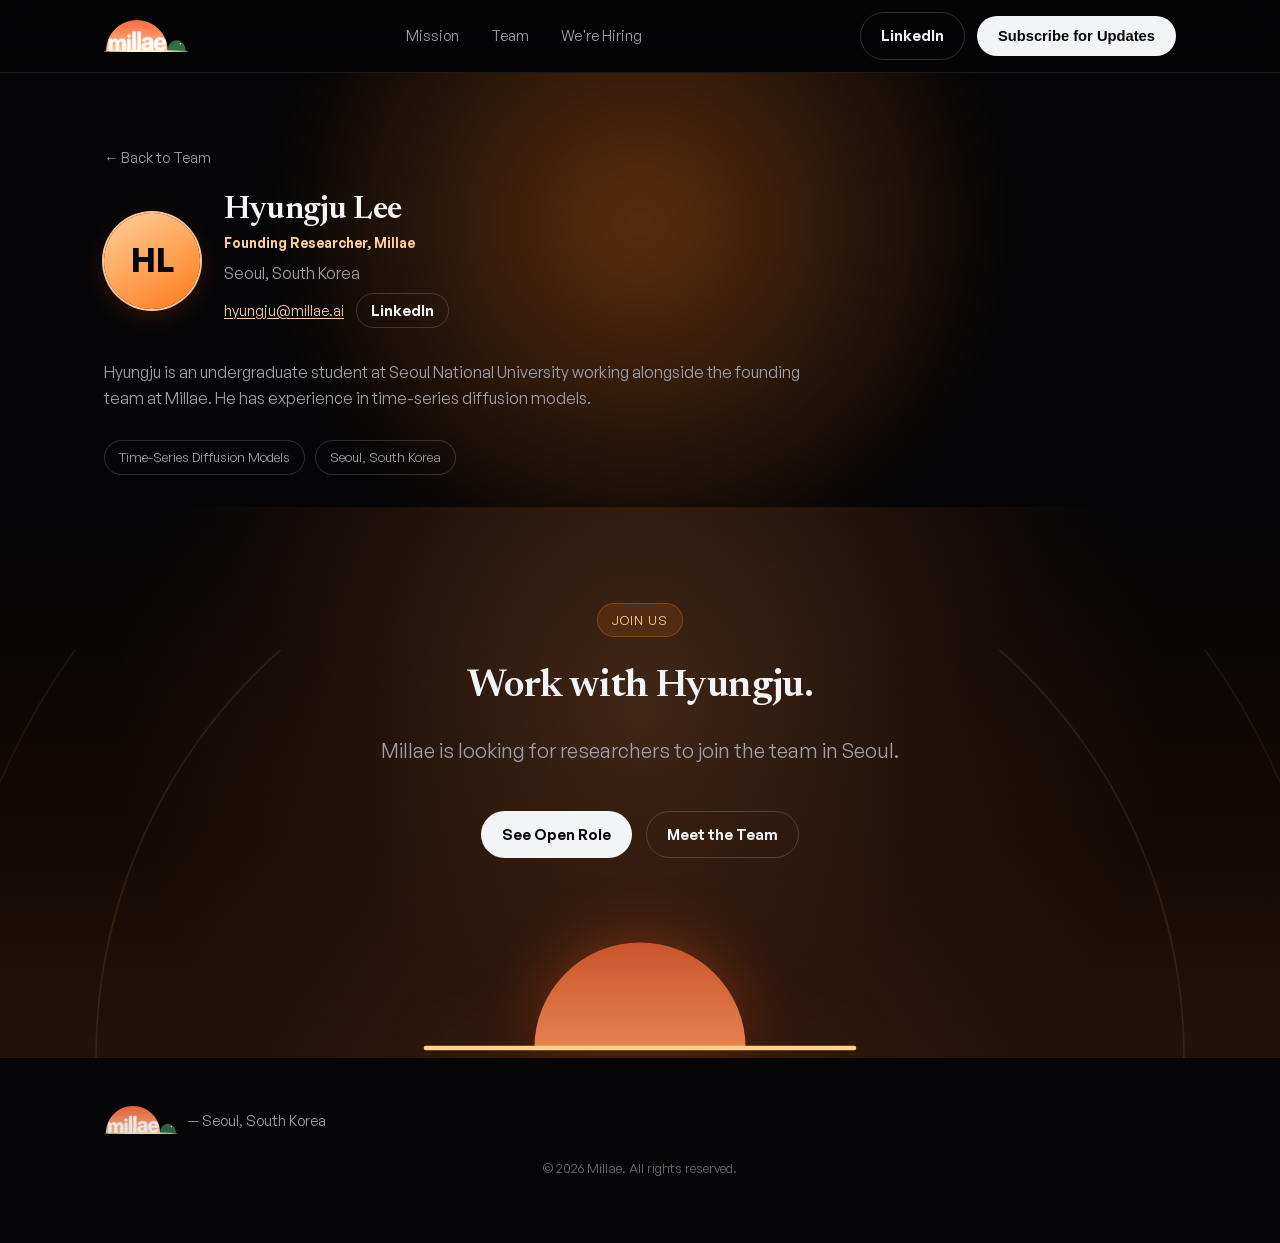
==== commit cb8dee9f: "Update favicon to green rounded-tile sunrise mark Replace the old cramped full-width wordmark favico" ====
--- a/hyungju.html
+++ b/hyungju.html
@@ -11,7 +11,9 @@
 <meta property="og:type" content="profile">
 <meta name="twitter:card" content="summary">
 
+<link rel="icon" type="image/svg+xml" href="assets/favicon.svg">
 <link rel="icon" type="image/png" sizes="32x32" href="assets/favicon-32.png">
+<link rel="icon" type="image/png" sizes="16x16" href="assets/favicon-16.png">
 <link rel="apple-touch-icon" href="assets/apple-touch-icon.png">
 
 <link rel="stylesheet" href="assets/fonts.css">
--- a/styles.css
+++ b/styles.css
@@ -246,7 +246,7 @@
 }
 
 .btn-primary:hover {
-  box-shadow: 0 0 0 1.5px rgba(255, 122, 26, 0.55), 0 4px 24px 2px rgba(255, 122, 26, 0.5);
+  box-shadow: 0 0 0 1.5px rgba(255, 122, 26, 0.55), 0 3px 12px 0 rgba(255, 122, 26, 0.48);
 }
 
 .btn-outline {
@@ -453,7 +453,9 @@
 }
 
 .hero-sunrise .btn-primary:hover {
-  background: #2e1708;
+  background: #1a0d04;
+  border-color: var(--text);
+  box-shadow: 0 0 0 0.75px var(--text);
 }
 
 .hero-sunrise .btn-outline {
@@ -969,7 +971,7 @@
 /* Inline check, centered in the circle; draws in when the section reveals. */
 .req-check {
   position: absolute;
-  left: 3.5px;
+  left: 4.5px;                      /* +1px optical nudge: a check reads left of its geometric center */
   top: 50%;
   transform: translateY(-50%);
   width: 11px;
@@ -1019,6 +1021,13 @@
 
 .hiring-card h3 {
   font-size: 1.15rem;
+}
+
+.hiring-location {
+  font-size: 1.1rem;
+  font-weight: 600;
+  letter-spacing: -0.02em;
+  color: var(--text);
 }
 
 .hiring-card .btn {
@@ -1520,5 +1529,5 @@
 /* Warm the dark profile hero + give the avatar a sunrise ring */
 .profile-hero { position: relative; }
 .profile-avatar {
-  box-shadow: 0 0 0 3px rgba(255, 122, 26, 0.25), 0 8px 26px rgba(255, 105, 56, 0.18);
-}
+  box-shadow: 0 0 0 2px rgb(255, 195, 155), 0 8px 26px rgba(255, 105, 56, 0.18);
+}
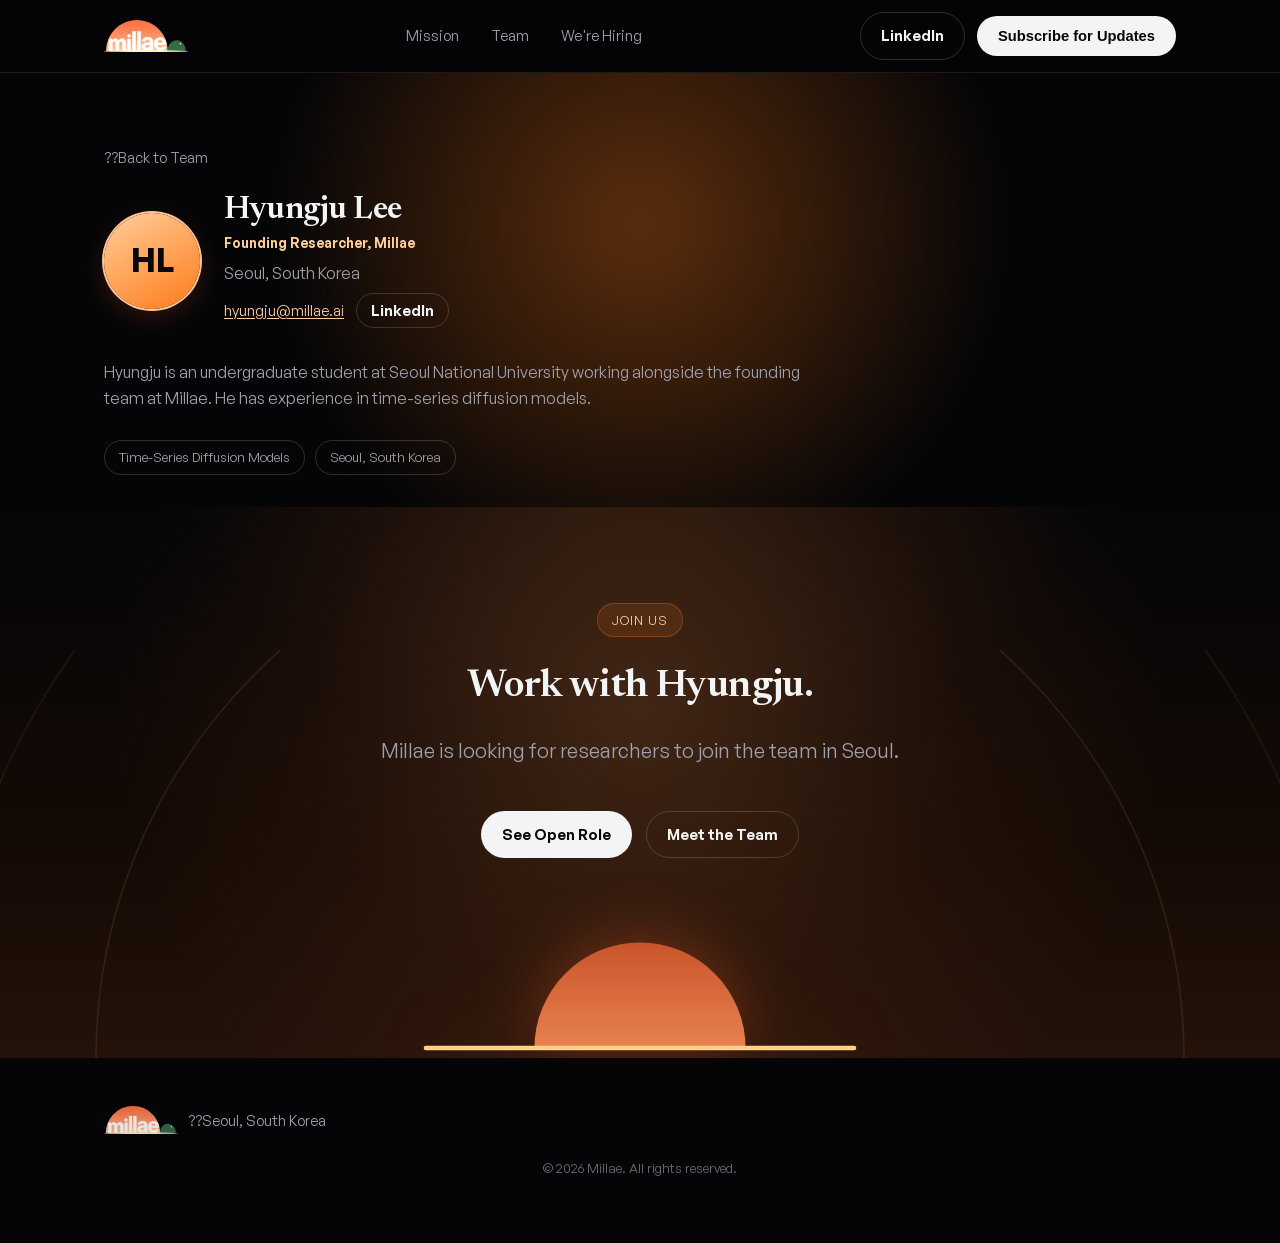
==== commit a780edef: "Edit wording" ====
--- a/hyungju.html
+++ b/hyungju.html
@@ -3,10 +3,10 @@
 <head>
 <meta charset="UTF-8">
 <meta name="viewport" content="width=device-width, initial-scale=1.0">
-<title>Hyungju Lee — Millae</title>
-<meta name="description" content="Hyungju Lee, Founding Researcher at Millae, a Seoul-based AI research team pursuing human-level general intelligence.">
-<meta property="og:title" content="Hyungju Lee — Millae">
-<meta property="og:description" content="Hyungju Lee, Founding Researcher at Millae, a Seoul-based AI research team pursuing human-level general intelligence.">
+<title>Hyungju Lee ??Millae</title>
+<meta name="description" content="Hyungju Lee, Founding Researcher at Millae, a Seoul-based AI research team.">
+<meta property="og:title" content="Hyungju Lee ??Millae">
+<meta property="og:description" content="Hyungju Lee, Founding Researcher at Millae, a Seoul-based AI research team.">
 <meta property="og:image" content="assets/logo-512.png">
 <meta property="og:type" content="profile">
 <meta name="twitter:card" content="summary">
@@ -34,14 +34,14 @@
     <div class="nav-actions">
       <a class="btn btn-outline nav-linkedin" href="https://www.linkedin.com/company/millae" target="_blank" rel="noopener">LinkedIn</a>
       <button class="btn btn-primary" id="openSubscribe"><span class="full">Subscribe for Updates</span><span class="short-hide">Subscribe</span></button>
-      <button class="nav-toggle" id="navToggle" aria-label="Toggle menu">☰</button>
+      <button class="nav-toggle" id="navToggle" aria-label="Toggle menu">??/button>
     </div>
   </div>
 </nav>
 
 <header class="hero profile-hero" style="text-align:left;">
   <div class="wrap" style="align-items: flex-start;">
-    <a href="team.html" class="back-link">← Back to Team</a>
+    <a href="team.html" class="back-link">??Back to Team</a>
     <div class="profile-top">
       <div class="profile-avatar">HL</div>
       <div class="profile-meta">
@@ -96,7 +96,7 @@
     <div class="footer-grid">
       <a href="index.html" class="footer-brand">
         <img src="assets/logo-03.svg" alt="Millae" class="footer-logo">
-        <span>— Seoul, South Korea</span>
+        <span>??Seoul, South Korea</span>
       </a>
     </div>
     <p class="footer-note">© 2026 Millae. All rights reserved.</p>
--- a/styles.css
+++ b/styles.css
@@ -890,24 +890,6 @@
   padding-top: 16px;
 }
 
-.video-embed {
-  position: relative;
-  width: 100%;
-  max-width: 800px;
-  aspect-ratio: 16 / 9;
-  margin-top: 24px;
-  border-radius: var(--radius);
-  overflow: hidden;
-  border: 1px solid var(--border);
-}
-
-.video-embed iframe {
-  width: 100%;
-  height: 100%;
-  border: 0;
-  display: block;
-}
-
 /* ---------- Hiring ---------- */
 .hiring {
   background: var(--bg-elevated);
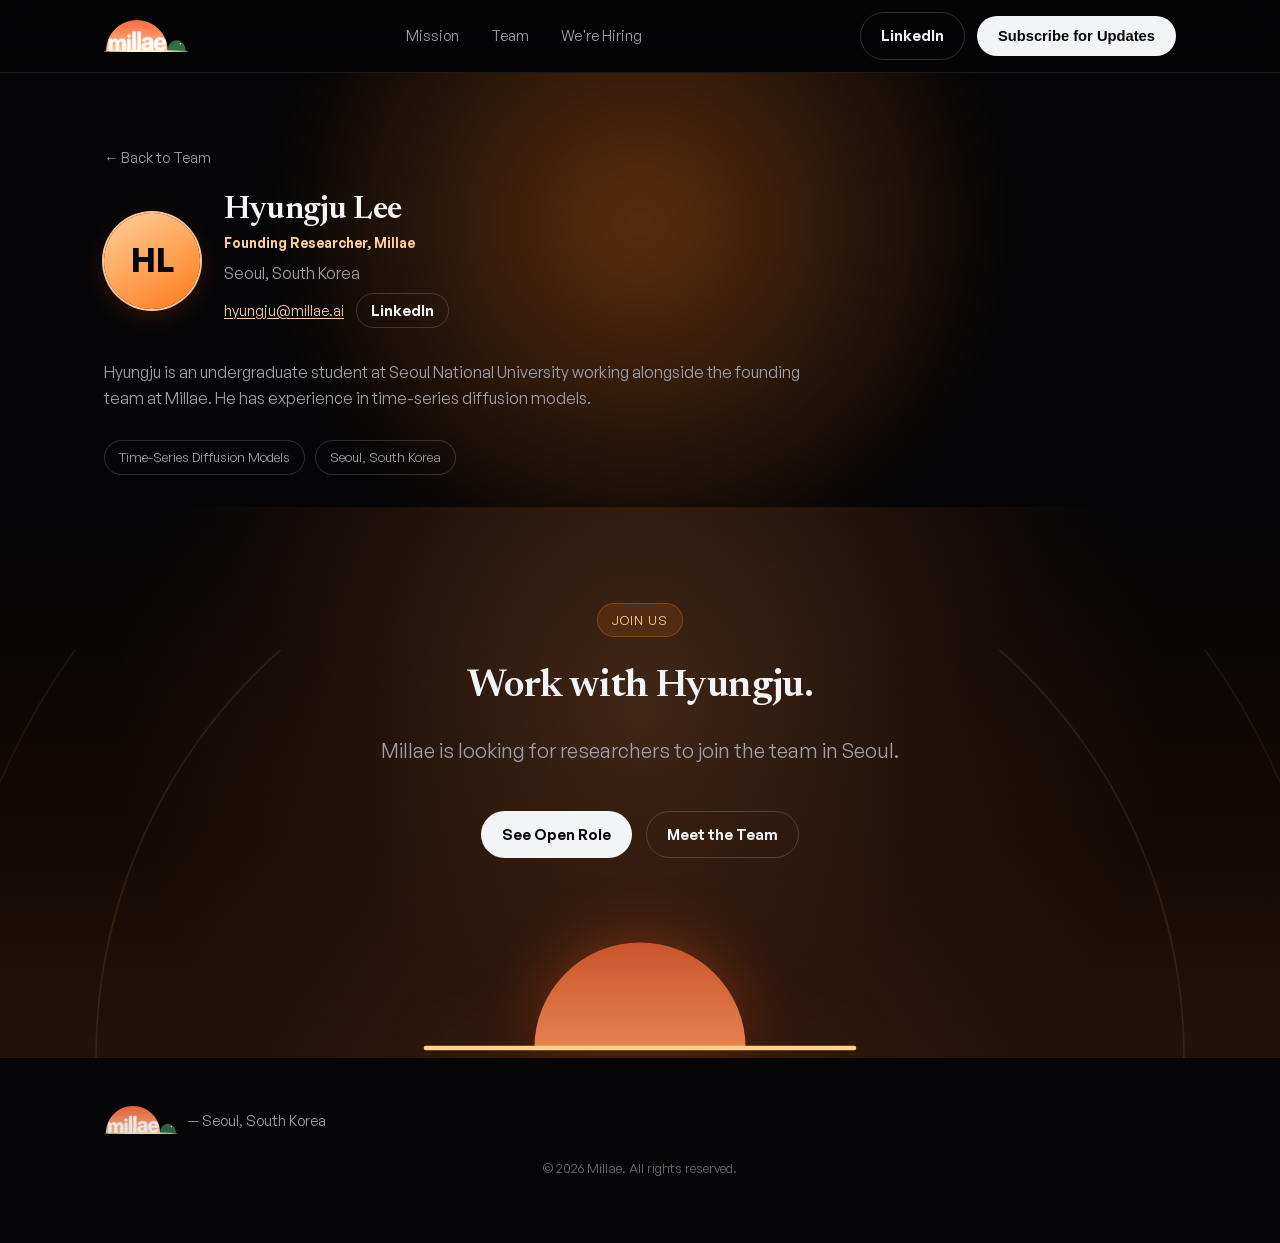
==== commit c1e0acae: "Fix unicode" ====
--- a/hyungju.html
+++ b/hyungju.html
@@ -1,123 +1,123 @@
-<!DOCTYPE html>
-<html lang="en">
-<head>
-<meta charset="UTF-8">
-<meta name="viewport" content="width=device-width, initial-scale=1.0">
-<title>Hyungju Lee ??Millae</title>
-<meta name="description" content="Hyungju Lee, Founding Researcher at Millae, a Seoul-based AI research team.">
-<meta property="og:title" content="Hyungju Lee ??Millae">
-<meta property="og:description" content="Hyungju Lee, Founding Researcher at Millae, a Seoul-based AI research team.">
-<meta property="og:image" content="assets/logo-512.png">
-<meta property="og:type" content="profile">
-<meta name="twitter:card" content="summary">
-
-<link rel="icon" type="image/svg+xml" href="assets/favicon.svg">
-<link rel="icon" type="image/png" sizes="32x32" href="assets/favicon-32.png">
-<link rel="icon" type="image/png" sizes="16x16" href="assets/favicon-16.png">
-<link rel="apple-touch-icon" href="assets/apple-touch-icon.png">
-
-<link rel="stylesheet" href="assets/fonts.css">
-<link rel="stylesheet" href="styles.css">
-</head>
-<body>
-
-<nav class="nav">
-  <div class="wrap">
-    <a href="index.html" class="brand">
-      <img src="assets/logo-03.svg" alt="Millae" class="brand-logo">
-    </a>
-    <div class="nav-links" id="navLinks">
-      <a href="index.html#mission">Mission</a>
-      <a href="team.html">Team</a>
-      <a href="index.html#hiring">We're Hiring</a>
-    </div>
-    <div class="nav-actions">
-      <a class="btn btn-outline nav-linkedin" href="https://www.linkedin.com/company/millae" target="_blank" rel="noopener">LinkedIn</a>
-      <button class="btn btn-primary" id="openSubscribe"><span class="full">Subscribe for Updates</span><span class="short-hide">Subscribe</span></button>
-      <button class="nav-toggle" id="navToggle" aria-label="Toggle menu">??/button>
-    </div>
-  </div>
-</nav>
-
-<header class="hero profile-hero" style="text-align:left;">
-  <div class="wrap" style="align-items: flex-start;">
-    <a href="team.html" class="back-link">??Back to Team</a>
-    <div class="profile-top">
-      <div class="profile-avatar">HL</div>
-      <div class="profile-meta">
-        <h1>Hyungju Lee</h1>
-        <span class="team-role">Founding Researcher, Millae</span>
-        <p style="margin:0; color: var(--text-dim);">Seoul, South Korea</p>
-        <div class="profile-contact">
-          <a href="mailto:hyungju@millae.ai" class="profile-email">hyungju@millae.ai</a>
-          <a class="btn btn-outline profile-linkedin" href="https://www.linkedin.com/in/hyungju-lee-295869256/" target="_blank" rel="noopener">LinkedIn</a>
-        </div>
-      </div>
-    </div>
-    <div class="profile-body">
-      <p>Hyungju is an undergraduate student at Seoul National University working alongside the founding team at Millae. He has experience in time-series diffusion models.</p>
-      <div class="focus-tags">
-        <span>Time-Series Diffusion Models</span>
-        <span>Seoul, South Korea</span>
-      </div>
-    </div>
-  </div>
-</header>
-
-<section class="cta">
-  <div class="cta-sky" aria-hidden="true">
-    <div class="cta-glow"></div>
-    <svg class="cta-arcs" viewBox="0 0 1000 400" preserveAspectRatio="xMidYMax slice">
-      <g fill="none" stroke="#ffb877">
-        <path d="M180 400 A320 320 0 0 1 820 400" stroke-opacity="0.1"/>
-        <path d="M90 400 A400 400 0 0 1 910 400" stroke-opacity="0.075"/>
-        <path d="M0 400 A490 490 0 0 1 1000 400" stroke-opacity="0.055"/>
-      </g>
-    </svg>
-    <svg class="cta-sun" viewBox="0 0 300 96" preserveAspectRatio="xMidYMax meet">
-      <defs><linearGradient id="ctaSun" x1="0" y1="0" x2="0" y2="1"><stop offset="0" stop-color="#c9552b"/><stop offset="1" stop-color="#e8814f"/></linearGradient></defs>
-      <path d="M78 88 A72 72 0 0 1 222 88 Z" fill="url(#ctaSun)"/>
-      <line x1="4" y1="88" x2="296" y2="88" stroke="#ffd089" stroke-width="3" stroke-linecap="round"/>
-    </svg>
-  </div>
-  <div class="wrap">
-    <span class="eyebrow">Join Us</span>
-    <h2>Work with Hyungju.</h2>
-    <p class="lede">Millae is looking for researchers to join the team in Seoul.</p>
-    <div class="cta-actions">
-      <a class="btn btn-primary" href="index.html#hiring">See Open Role</a>
-      <a class="btn btn-outline" href="team.html">Meet the Team</a>
-    </div>
-  </div>
-</section>
-
-<footer>
-  <div class="wrap">
-    <div class="footer-grid">
-      <a href="index.html" class="footer-brand">
-        <img src="assets/logo-03.svg" alt="Millae" class="footer-logo">
-        <span>??Seoul, South Korea</span>
-      </a>
-    </div>
-    <p class="footer-note">© 2026 Millae. All rights reserved.</p>
-  </div>
-</footer>
-
-<div class="modal-overlay" id="subscribeModal">
-  <div class="modal">
-    <button class="modal-close" id="closeSubscribe" aria-label="Close">&times;</button>
-    <h3>Subscribe for updates</h3>
-    <p>Occasional news from Millae's research team. No spam, unsubscribe anytime.</p>
-    <form class="subscribe-form" id="subscribeForm" name="subscribe" method="POST" data-netlify="true" netlify-honeypot="bot-field">
-      <input type="hidden" name="form-name" value="subscribe">
-      <p hidden><label>Don't fill this out if you're human: <input name="bot-field"></label></p>
-      <input type="email" name="email" placeholder="you@email.com" required>
-      <button type="submit" class="btn btn-primary">Subscribe</button>
-      <div class="form-status" id="formStatus"></div>
-    </form>
-  </div>
-</div>
-
-<script src="script.js"></script>
-</body>
-</html>
+<!DOCTYPE html>
+<html lang="en">
+<head>
+<meta charset="UTF-8">
+<meta name="viewport" content="width=device-width, initial-scale=1.0">
+<title>Hyungju Lee — Millae</title>
+<meta name="description" content="Hyungju Lee, Founding Researcher at Millae, a Seoul-based AI research team.">
+<meta property="og:title" content="Hyungju Lee — Millae">
+<meta property="og:description" content="Hyungju Lee, Founding Researcher at Millae, a Seoul-based AI research team.">
+<meta property="og:image" content="assets/logo-512.png">
+<meta property="og:type" content="profile">
+<meta name="twitter:card" content="summary">
+
+<link rel="icon" type="image/svg+xml" href="assets/favicon.svg">
+<link rel="icon" type="image/png" sizes="32x32" href="assets/favicon-32.png">
+<link rel="icon" type="image/png" sizes="16x16" href="assets/favicon-16.png">
+<link rel="apple-touch-icon" href="assets/apple-touch-icon.png">
+
+<link rel="stylesheet" href="assets/fonts.css">
+<link rel="stylesheet" href="styles.css">
+</head>
+<body>
+
+<nav class="nav">
+  <div class="wrap">
+    <a href="index.html" class="brand">
+      <img src="assets/logo-03.svg" alt="Millae" class="brand-logo">
+    </a>
+    <div class="nav-links" id="navLinks">
+      <a href="index.html#mission">Mission</a>
+      <a href="team.html">Team</a>
+      <a href="index.html#hiring">We're Hiring</a>
+    </div>
+    <div class="nav-actions">
+      <a class="btn btn-outline nav-linkedin" href="https://www.linkedin.com/company/millae" target="_blank" rel="noopener">LinkedIn</a>
+      <button class="btn btn-primary" id="openSubscribe"><span class="full">Subscribe for Updates</span><span class="short-hide">Subscribe</span></button>
+      <button class="nav-toggle" id="navToggle" aria-label="Toggle menu">☰</button>
+    </div>
+  </div>
+</nav>
+
+<header class="hero profile-hero" style="text-align:left;">
+  <div class="wrap" style="align-items: flex-start;">
+    <a href="team.html" class="back-link">← Back to Team</a>
+    <div class="profile-top">
+      <div class="profile-avatar">HL</div>
+      <div class="profile-meta">
+        <h1>Hyungju Lee</h1>
+        <span class="team-role">Founding Researcher, Millae</span>
+        <p style="margin:0; color: var(--text-dim);">Seoul, South Korea</p>
+        <div class="profile-contact">
+          <a href="mailto:hyungju@millae.ai" class="profile-email">hyungju@millae.ai</a>
+          <a class="btn btn-outline profile-linkedin" href="https://www.linkedin.com/in/hyungju-lee-295869256/" target="_blank" rel="noopener">LinkedIn</a>
+        </div>
+      </div>
+    </div>
+    <div class="profile-body">
+      <p>Hyungju is an undergraduate student at Seoul National University working alongside the founding team at Millae. He has experience in time-series diffusion models.</p>
+      <div class="focus-tags">
+        <span>Time-Series Diffusion Models</span>
+        <span>Seoul, South Korea</span>
+      </div>
+    </div>
+  </div>
+</header>
+
+<section class="cta">
+  <div class="cta-sky" aria-hidden="true">
+    <div class="cta-glow"></div>
+    <svg class="cta-arcs" viewBox="0 0 1000 400" preserveAspectRatio="xMidYMax slice">
+      <g fill="none" stroke="#ffb877">
+        <path d="M180 400 A320 320 0 0 1 820 400" stroke-opacity="0.1"/>
+        <path d="M90 400 A400 400 0 0 1 910 400" stroke-opacity="0.075"/>
+        <path d="M0 400 A490 490 0 0 1 1000 400" stroke-opacity="0.055"/>
+      </g>
+    </svg>
+    <svg class="cta-sun" viewBox="0 0 300 96" preserveAspectRatio="xMidYMax meet">
+      <defs><linearGradient id="ctaSun" x1="0" y1="0" x2="0" y2="1"><stop offset="0" stop-color="#c9552b"/><stop offset="1" stop-color="#e8814f"/></linearGradient></defs>
+      <path d="M78 88 A72 72 0 0 1 222 88 Z" fill="url(#ctaSun)"/>
+      <line x1="4" y1="88" x2="296" y2="88" stroke="#ffd089" stroke-width="3" stroke-linecap="round"/>
+    </svg>
+  </div>
+  <div class="wrap">
+    <span class="eyebrow">Join Us</span>
+    <h2>Work with Hyungju.</h2>
+    <p class="lede">Millae is looking for researchers to join the team in Seoul.</p>
+    <div class="cta-actions">
+      <a class="btn btn-primary" href="index.html#hiring">See Open Role</a>
+      <a class="btn btn-outline" href="team.html">Meet the Team</a>
+    </div>
+  </div>
+</section>
+
+<footer>
+  <div class="wrap">
+    <div class="footer-grid">
+      <a href="index.html" class="footer-brand">
+        <img src="assets/logo-03.svg" alt="Millae" class="footer-logo">
+        <span>— Seoul, South Korea</span>
+      </a>
+    </div>
+    <p class="footer-note">© 2026 Millae. All rights reserved.</p>
+  </div>
+</footer>
+
+<div class="modal-overlay" id="subscribeModal">
+  <div class="modal">
+    <button class="modal-close" id="closeSubscribe" aria-label="Close">&times;</button>
+    <h3>Subscribe for updates</h3>
+    <p>Occasional news from Millae's research team. No spam, unsubscribe anytime.</p>
+    <form class="subscribe-form" id="subscribeForm" name="subscribe" method="POST" data-netlify="true" netlify-honeypot="bot-field">
+      <input type="hidden" name="form-name" value="subscribe">
+      <p hidden><label>Don't fill this out if you're human: <input name="bot-field"></label></p>
+      <input type="email" name="email" placeholder="you@email.com" required>
+      <button type="submit" class="btn btn-primary">Subscribe</button>
+      <div class="form-status" id="formStatus"></div>
+    </form>
+  </div>
+</div>
+
+<script src="script.js"></script>
+</body>
+</html>
